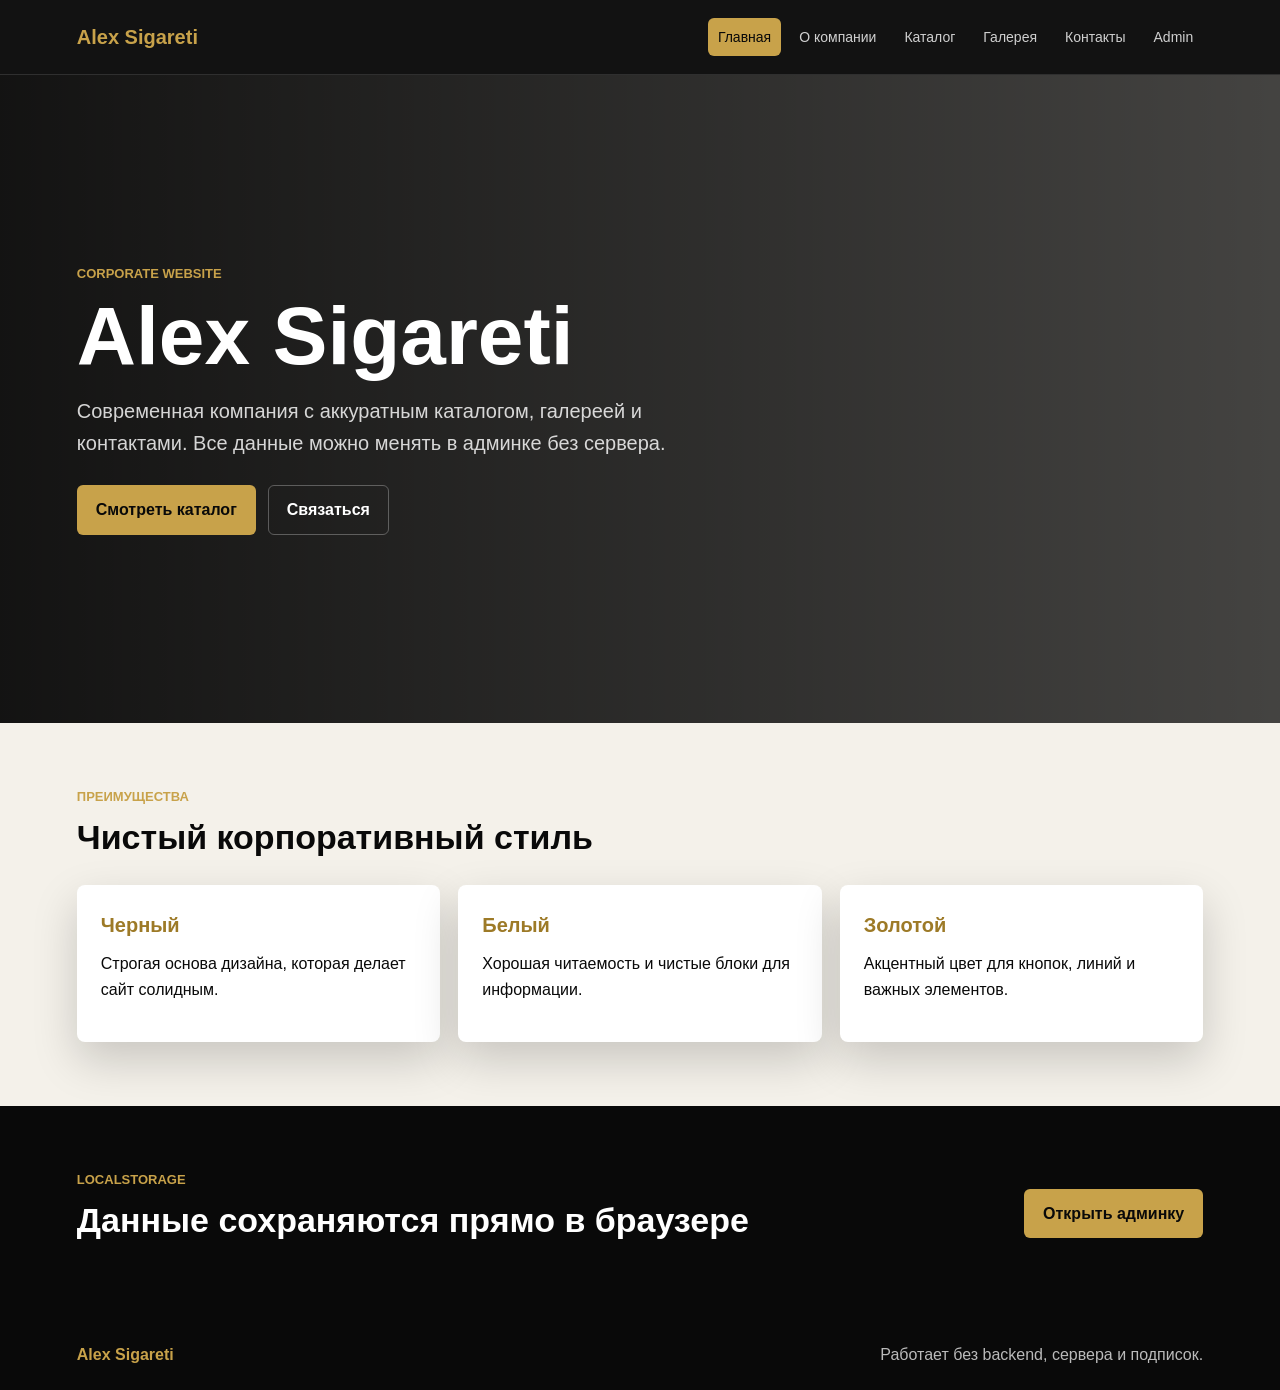
==== index.html @ 675de109 "Initial static website" ====
<!DOCTYPE html>
<html lang="ru">
<head>
  <meta charset="UTF-8">
  <meta name="viewport" content="width=device-width, initial-scale=1.0">
  <title>Alex Sigareti | Главная</title>
  <link rel="stylesheet" href="style.css">
</head>
<body>
  <header class="site-header">
    <a class="brand" href="index.html" data-company-name>Alex Sigareti</a>
    <nav class="nav">
      <a class="active" href="index.html">Главная</a>
      <a href="about.html">О компании</a>
      <a href="catalog.html">Каталог</a>
      <a href="gallery.html">Галерея</a>
      <a href="contacts.html">Контакты</a>
      <a href="admin.html">Admin</a>
    </nav>
  </header>

  <main>
    <section class="hero">
      <div class="hero-content">
        <p class="eyebrow">Corporate website</p>
        <h1 data-company-name>Alex Sigareti</h1>
        <p class="hero-text" data-home-text>
          Современная компания с аккуратным каталогом, галереей и контактами. Все данные можно менять в админке без сервера.
        </p>
        <div class="hero-actions">
          <a class="btn primary" href="catalog.html">Смотреть каталог</a>
          <a class="btn secondary" href="contacts.html">Связаться</a>
        </div>
      </div>
    </section>

    <section class="section">
      <div class="section-title">
        <p class="eyebrow">Преимущества</p>
        <h2>Чистый корпоративный стиль</h2>
      </div>
      <div class="feature-grid">
        <article class="feature">
          <h3>Черный</h3>
          <p>Строгая основа дизайна, которая делает сайт солидным.</p>
        </article>
        <article class="feature">
          <h3>Белый</h3>
          <p>Хорошая читаемость и чистые блоки для информации.</p>
        </article>
        <article class="feature">
          <h3>Золотой</h3>
          <p>Акцентный цвет для кнопок, линий и важных элементов.</p>
        </article>
      </div>
    </section>

    <section class="section dark-band">
      <div>
        <p class="eyebrow">LocalStorage</p>
        <h2>Данные сохраняются прямо в браузере</h2>
      </div>
      <a class="btn primary" href="admin.html">Открыть админку</a>
    </section>
  </main>

  <footer class="footer">
    <span data-company-name>Alex Sigareti</span>
    <span>Работает без backend, сервера и подписок.</span>
  </footer>

  <script src="app.js"></script>
</body>
</html>
---- style.css ----
:root {
  --black: #090909;
  --dark: #151515;
  --white: #ffffff;
  --soft: #f4f1ea;
  --muted: #8c8c8c;
  --gold: #c8a24a;
  --gold-dark: #9d7a27;
  --line: rgba(255, 255, 255, 0.12);
  --shadow: 0 18px 45px rgba(0, 0, 0, 0.18);
}

* {
  box-sizing: border-box;
}

body {
  margin: 0;
  font-family: Arial, Helvetica, sans-serif;
  color: var(--black);
  background: var(--soft);
  line-height: 1.6;
}

a {
  color: inherit;
  text-decoration: none;
}

img {
  display: block;
  width: 100%;
}

.site-header {
  position: sticky;
  top: 0;
  z-index: 10;
  display: flex;
  align-items: center;
  justify-content: space-between;
  gap: 24px;
  padding: 18px 6vw;
  color: var(--white);
  background: rgba(9, 9, 9, 0.96);
  border-bottom: 1px solid var(--line);
}

.brand {
  flex: 0 0 auto;
  font-size: 20px;
  font-weight: 800;
  color: var(--gold);
  letter-spacing: 0;
}

.nav {
  display: flex;
  flex-wrap: wrap;
  justify-content: flex-end;
  gap: 8px;
}

.nav a {
  padding: 8px 10px;
  border-radius: 6px;
  color: rgba(255, 255, 255, 0.8);
  font-size: 14px;
}

.nav a:hover,
.nav a.active {
  color: var(--black);
  background: var(--gold);
}

.hero {
  min-height: 72vh;
  display: flex;
  align-items: center;
  padding: 80px 6vw;
  color: var(--white);
  background:
    linear-gradient(90deg, rgba(0, 0, 0, 0.92), rgba(0, 0, 0, 0.72)),
    url("https://images.unsplash.com/photo-1517315003714-a071486bd9ea?auto=format&fit=crop&w=1600&q=80");
  background-position: center;
  background-size: cover;
}

.hero-content {
  max-width: 760px;
}

.eyebrow {
  margin: 0 0 10px;
  color: var(--gold);
  font-size: 13px;
  font-weight: 800;
  text-transform: uppercase;
}

h1,
h2,
h3,
p {
  margin-top: 0;
}

h1 {
  margin-bottom: 18px;
  font-size: clamp(42px, 7vw, 82px);
  line-height: 1;
}

h2 {
  margin-bottom: 16px;
  font-size: 34px;
  line-height: 1.15;
}

h3 {
  margin-bottom: 10px;
  font-size: 20px;
}

.hero-text {
  max-width: 650px;
  color: rgba(255, 255, 255, 0.82);
  font-size: 20px;
}

.hero-actions,
.button-row {
  display: flex;
  flex-wrap: wrap;
  gap: 12px;
  margin-top: 26px;
}

.btn {
  display: inline-flex;
  align-items: center;
  justify-content: center;
  min-height: 44px;
  padding: 11px 18px;
  border: 1px solid transparent;
  border-radius: 6px;
  font: inherit;
  font-weight: 800;
  cursor: pointer;
}

.btn.primary {
  color: var(--black);
  background: var(--gold);
}

.btn.primary:hover {
  background: #d7b965;
}

.btn.secondary {
  color: var(--white);
  background: transparent;
  border-color: rgba(255, 255, 255, 0.28);
}

.admin-page .btn.secondary,
.text-panel .btn.secondary {
  color: var(--black);
  border-color: rgba(0, 0, 0, 0.18);
}

.section,
.page {
  padding: 64px 6vw;
}

.page {
  min-height: calc(100vh - 150px);
}

.section-title {
  max-width: 720px;
  margin-bottom: 28px;
}

.feature-grid,
.product-grid,
.gallery-grid {
  display: grid;
  grid-template-columns: repeat(3, minmax(0, 1fr));
  gap: 18px;
}

.feature,
.product-card,
.text-panel,
.contact-list,
.admin-form,
.admin-list-item {
  border-radius: 8px;
  background: var(--white);
  box-shadow: var(--shadow);
}

.feature,
.text-panel,
.contact-list,
.admin-form,
.admin-list-item {
  padding: 24px;
}

.feature h3 {
  color: var(--gold-dark);
}

.dark-band {
  display: flex;
  align-items: center;
  justify-content: space-between;
  gap: 28px;
  color: var(--white);
  background: var(--black);
}

.product-card {
  overflow: hidden;
}

.product-card img,
.gallery-item img {
  height: 230px;
  object-fit: cover;
  background: var(--dark);
}

.product-info {
  padding: 20px;
}

.price {
  display: inline-flex;
  margin-top: 8px;
  color: var(--gold-dark);
  font-weight: 800;
}

.gallery-item {
  overflow: hidden;
  border-radius: 8px;
  background: var(--black);
  box-shadow: var(--shadow);
}

.contact-list {
  display: grid;
  gap: 14px;
  max-width: 720px;
  font-size: 18px;
}

.footer {
  display: flex;
  flex-wrap: wrap;
  align-items: center;
  justify-content: space-between;
  gap: 12px;
  padding: 22px 6vw;
  color: rgba(255, 255, 255, 0.72);
  background: var(--black);
}

.footer span:first-child {
  color: var(--gold);
  font-weight: 800;
}

.hidden {
  display: none !important;
}

.admin-page {
  background: var(--soft);
}

.admin-login,
.admin-dashboard {
  max-width: 980px;
  margin: 0 auto;
}

.admin-top {
  display: flex;
  align-items: center;
  justify-content: space-between;
  gap: 20px;
  margin-bottom: 24px;
}

.admin-form {
  display: grid;
  gap: 16px;
  margin-bottom: 24px;
}

.admin-form h2 {
  margin-bottom: 0;
  font-size: 24px;
}

label {
  display: grid;
  gap: 7px;
  font-weight: 800;
}

input,
textarea {
  width: 100%;
  border: 1px solid rgba(0, 0, 0, 0.18);
  border-radius: 6px;
  padding: 12px 13px;
  font: inherit;
  background: #fff;
}

input:focus,
textarea:focus {
  outline: 2px solid rgba(200, 162, 74, 0.35);
  border-color: var(--gold);
}

.form-note {
  margin: 0;
  color: var(--muted);
}

.admin-list {
  display: grid;
  gap: 14px;
}

.admin-list-item {
  display: grid;
  grid-template-columns: 110px 1fr auto;
  gap: 16px;
  align-items: center;
}

.admin-list-item img {
  height: 82px;
  border-radius: 6px;
  object-fit: cover;
}

.item-actions {
  display: flex;
  gap: 8px;
}

.empty {
  padding: 24px;
  border: 1px dashed rgba(0, 0, 0, 0.2);
  border-radius: 8px;
  color: var(--muted);
  text-align: center;
}

@media (max-width: 820px) {
  .site-header,
  .admin-top,
  .dark-band {
    align-items: flex-start;
    flex-direction: column;
  }

  .nav {
    justify-content: flex-start;
  }

  .feature-grid,
  .product-grid,
  .gallery-grid {
    grid-template-columns: 1fr;
  }

  .hero {
    min-height: auto;
    padding-top: 70px;
    padding-bottom: 70px;
  }

  .hero-text {
    font-size: 18px;
  }

  .admin-list-item {
    grid-template-columns: 1fr;
  }

  .admin-list-item img {
    height: 180px;
  }
}
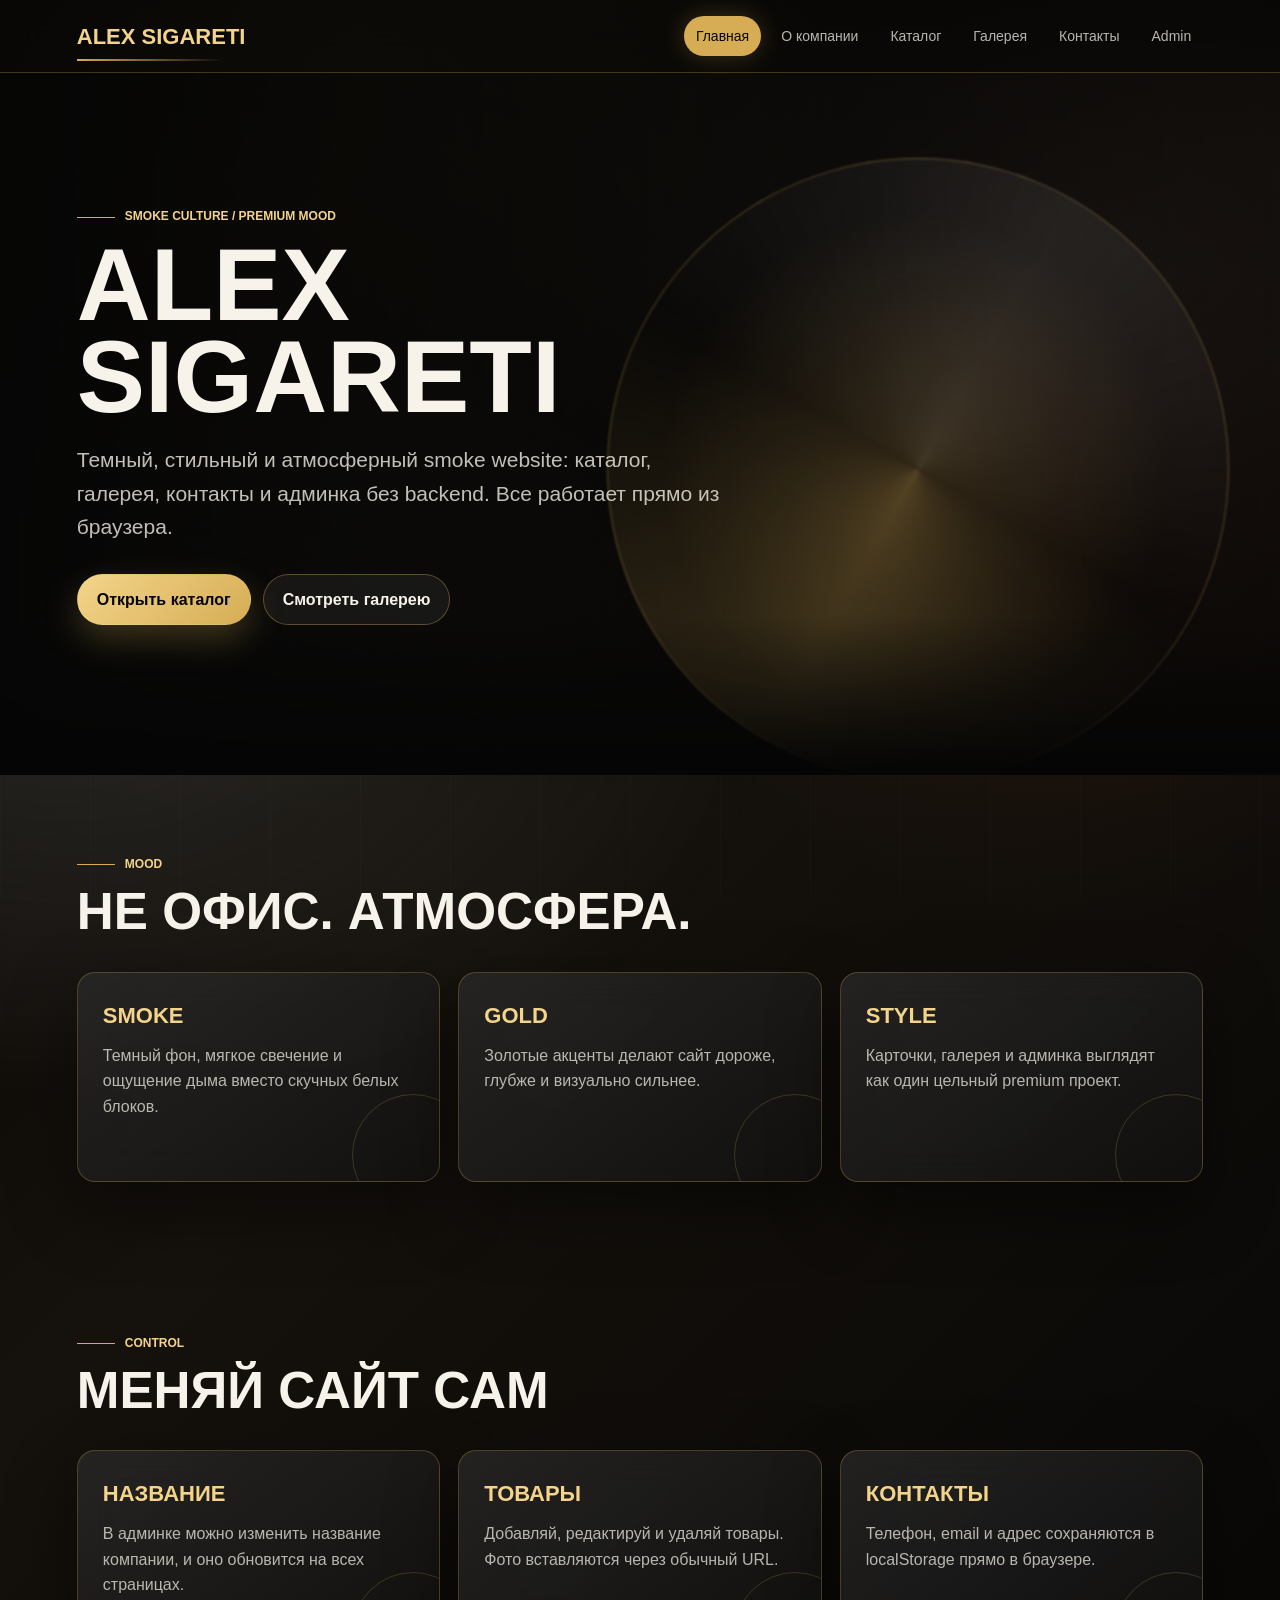
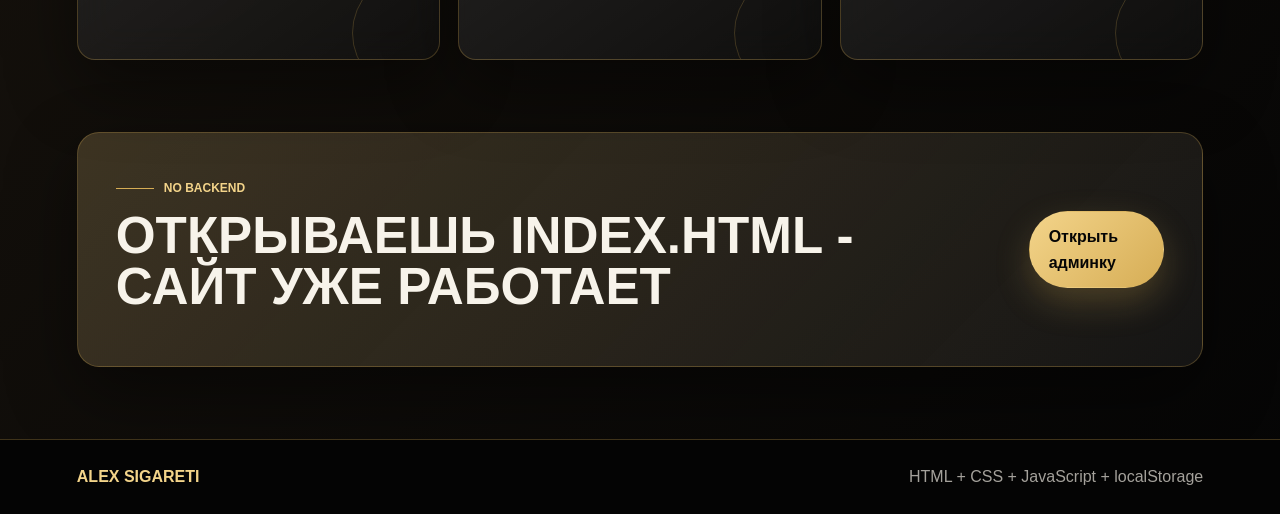
==== commit 4c8b778e: "Redesign smoke style website" ====
--- a/index.html
+++ b/index.html
@@ -3,7 +3,7 @@
 <head>
   <meta charset="UTF-8">
   <meta name="viewport" content="width=device-width, initial-scale=1.0">
-  <title>Alex Sigareti | Главная</title>
+  <title>Alex Sigareti | Smoke Style</title>
   <link rel="stylesheet" href="style.css">
 </head>
 <body>
@@ -22,43 +22,64 @@
   <main>
     <section class="hero">
       <div class="hero-content">
-        <p class="eyebrow">Corporate website</p>
+        <p class="eyebrow">Smoke culture / premium mood</p>
         <h1 data-company-name>Alex Sigareti</h1>
         <p class="hero-text" data-home-text>
-          Современная компания с аккуратным каталогом, галереей и контактами. Все данные можно менять в админке без сервера.
+          Темный, стильный и атмосферный smoke website: каталог, галерея, контакты и админка без backend. Все работает прямо из браузера.
         </p>
         <div class="hero-actions">
-          <a class="btn primary" href="catalog.html">Смотреть каталог</a>
-          <a class="btn secondary" href="contacts.html">Связаться</a>
+          <a class="btn primary" href="catalog.html">Открыть каталог</a>
+          <a class="btn secondary" href="gallery.html">Смотреть галерею</a>
         </div>
       </div>
     </section>
 
     <section class="section">
       <div class="section-title">
-        <p class="eyebrow">Преимущества</p>
-        <h2>Чистый корпоративный стиль</h2>
+        <p class="eyebrow">Mood</p>
+        <h2>Не офис. Атмосфера.</h2>
       </div>
       <div class="feature-grid">
         <article class="feature">
-          <h3>Черный</h3>
-          <p>Строгая основа дизайна, которая делает сайт солидным.</p>
+          <h3>Smoke</h3>
+          <p>Темный фон, мягкое свечение и ощущение дыма вместо скучных белых блоков.</p>
         </article>
         <article class="feature">
-          <h3>Белый</h3>
-          <p>Хорошая читаемость и чистые блоки для информации.</p>
+          <h3>Gold</h3>
+          <p>Золотые акценты делают сайт дороже, глубже и визуально сильнее.</p>
         </article>
         <article class="feature">
-          <h3>Золотой</h3>
-          <p>Акцентный цвет для кнопок, линий и важных элементов.</p>
+          <h3>Style</h3>
+          <p>Карточки, галерея и админка выглядят как один цельный premium проект.</p>
         </article>
       </div>
     </section>
 
-    <section class="section dark-band">
+    <section class="section">
+      <div class="section-title">
+        <p class="eyebrow">Control</p>
+        <h2>Меняй сайт сам</h2>
+      </div>
+      <div class="feature-grid">
+        <article class="feature">
+          <h3>Название</h3>
+          <p>В админке можно изменить название компании, и оно обновится на всех страницах.</p>
+        </article>
+        <article class="feature">
+          <h3>Товары</h3>
+          <p>Добавляй, редактируй и удаляй товары. Фото вставляются через обычный URL.</p>
+        </article>
+        <article class="feature">
+          <h3>Контакты</h3>
+          <p>Телефон, email и адрес сохраняются в localStorage прямо в браузере.</p>
+        </article>
+      </div>
+    </section>
+
+    <section class="dark-band">
       <div>
-        <p class="eyebrow">LocalStorage</p>
-        <h2>Данные сохраняются прямо в браузере</h2>
+        <p class="eyebrow">No backend</p>
+        <h2>Открываешь index.html - сайт уже работает</h2>
       </div>
       <a class="btn primary" href="admin.html">Открыть админку</a>
     </section>
@@ -66,7 +87,7 @@
 
   <footer class="footer">
     <span data-company-name>Alex Sigareti</span>
-    <span>Работает без backend, сервера и подписок.</span>
+    <span>HTML + CSS + JavaScript + localStorage</span>
   </footer>
 
   <script src="app.js"></script>
--- a/style.css
+++ b/style.css
@@ -1,25 +1,72 @@
 :root {
-  --black: #090909;
-  --dark: #151515;
-  --white: #ffffff;
-  --soft: #f4f1ea;
-  --muted: #8c8c8c;
-  --gold: #c8a24a;
-  --gold-dark: #9d7a27;
-  --line: rgba(255, 255, 255, 0.12);
-  --shadow: 0 18px 45px rgba(0, 0, 0, 0.18);
+  --ink: #050505;
+  --coal: #111111;
+  --ash: #1b1b1b;
+  --paper: #f7f3ea;
+  --smoke: rgba(255, 255, 255, 0.72);
+  --muted: #a6a09a;
+  --gold: #d6ad55;
+  --gold-soft: #f3d48a;
+  --ember: #b84b2c;
+  --line: rgba(214, 173, 85, 0.28);
+  --glass: rgba(255, 255, 255, 0.07);
+  --shadow: 0 26px 70px rgba(0, 0, 0, 0.45);
 }
 
 * {
   box-sizing: border-box;
 }
 
+html {
+  scroll-behavior: smooth;
+}
+
 body {
   margin: 0;
+  min-height: 100vh;
   font-family: Arial, Helvetica, sans-serif;
-  color: var(--black);
-  background: var(--soft);
+  color: var(--paper);
+  background:
+    radial-gradient(circle at 20% 10%, rgba(214, 173, 85, 0.16), transparent 28%),
+    radial-gradient(circle at 85% 20%, rgba(184, 75, 44, 0.13), transparent 25%),
+    linear-gradient(135deg, #050505 0%, #15110c 42%, #050505 100%);
   line-height: 1.6;
+}
+
+body::before {
+  content: "";
+  position: fixed;
+  inset: 0;
+  z-index: -2;
+  pointer-events: none;
+  opacity: 0.45;
+  background:
+    repeating-linear-gradient(90deg, rgba(255,255,255,0.035) 0 1px, transparent 1px 90px),
+    repeating-linear-gradient(0deg, rgba(255,255,255,0.025) 0 1px, transparent 1px 90px);
+}
+
+body::after {
+  content: "";
+  position: fixed;
+  inset: -20%;
+  z-index: -1;
+  pointer-events: none;
+  background:
+    radial-gradient(ellipse at 18% 70%, rgba(255, 255, 255, 0.10), transparent 34%),
+    radial-gradient(ellipse at 75% 35%, rgba(255, 255, 255, 0.08), transparent 31%),
+    radial-gradient(ellipse at 45% 5%, rgba(214, 173, 85, 0.08), transparent 30%);
+  filter: blur(28px);
+  animation: smokeDrift 18s ease-in-out infinite alternate;
+}
+
+@keyframes smokeDrift {
+  from {
+    transform: translate3d(-2%, 1%, 0) scale(1);
+  }
+
+  to {
+    transform: translate3d(2%, -2%, 0) scale(1.05);
+  }
 }
 
 a {
@@ -40,18 +87,31 @@
   align-items: center;
   justify-content: space-between;
   gap: 24px;
-  padding: 18px 6vw;
-  color: var(--white);
-  background: rgba(9, 9, 9, 0.96);
+  padding: 16px 6vw;
+  color: var(--paper);
+  background: rgba(5, 5, 5, 0.74);
   border-bottom: 1px solid var(--line);
+  backdrop-filter: blur(18px);
 }
 
 .brand {
+  position: relative;
   flex: 0 0 auto;
-  font-size: 20px;
-  font-weight: 800;
-  color: var(--gold);
+  font-size: 22px;
+  font-weight: 900;
+  color: var(--gold-soft);
   letter-spacing: 0;
+  text-transform: uppercase;
+}
+
+.brand::after {
+  content: "";
+  position: absolute;
+  left: 0;
+  right: 12%;
+  bottom: -7px;
+  height: 2px;
+  background: linear-gradient(90deg, var(--gold), transparent);
 }
 
 .nav {
@@ -62,41 +122,89 @@
 }
 
 .nav a {
-  padding: 8px 10px;
-  border-radius: 6px;
-  color: rgba(255, 255, 255, 0.8);
+  padding: 8px 11px;
+  border: 1px solid transparent;
+  border-radius: 999px;
+  color: rgba(247, 243, 234, 0.74);
   font-size: 14px;
 }
 
 .nav a:hover,
 .nav a.active {
-  color: var(--black);
+  color: var(--ink);
   background: var(--gold);
+  box-shadow: 0 0 24px rgba(214, 173, 85, 0.25);
 }
 
 .hero {
-  min-height: 72vh;
-  display: flex;
-  align-items: center;
-  padding: 80px 6vw;
-  color: var(--white);
+  position: relative;
+  min-height: 78vh;
+  display: flex;
+  align-items: center;
+  padding: 86px 6vw 110px;
+  overflow: hidden;
+  color: var(--paper);
   background:
-    linear-gradient(90deg, rgba(0, 0, 0, 0.92), rgba(0, 0, 0, 0.72)),
-    url("https://images.unsplash.com/photo-1517315003714-a071486bd9ea?auto=format&fit=crop&w=1600&q=80");
+    linear-gradient(90deg, rgba(5, 5, 5, 0.95), rgba(5, 5, 5, 0.58)),
+    url("https://images.unsplash.com/photo-1500530855697-b586d89ba3ee?auto=format&fit=crop&w=1700&q=80");
   background-position: center;
   background-size: cover;
 }
 
+.hero::before {
+  content: "";
+  position: absolute;
+  width: min(52vw, 620px);
+  aspect-ratio: 1;
+  right: 4vw;
+  top: 12%;
+  border: 1px solid rgba(214, 173, 85, 0.36);
+  border-radius: 50%;
+  background:
+    radial-gradient(circle, rgba(214, 173, 85, 0.17), transparent 58%),
+    conic-gradient(from 120deg, transparent, rgba(214, 173, 85, 0.22), transparent, rgba(255, 255, 255, 0.08), transparent);
+  filter: blur(1px);
+  animation: slowSpin 26s linear infinite;
+}
+
+.hero::after {
+  content: "";
+  position: absolute;
+  left: 0;
+  right: 0;
+  bottom: 0;
+  height: 160px;
+  background: linear-gradient(0deg, var(--ink), transparent);
+}
+
+@keyframes slowSpin {
+  to {
+    transform: rotate(360deg);
+  }
+}
+
 .hero-content {
-  max-width: 760px;
+  position: relative;
+  z-index: 1;
+  max-width: 780px;
 }
 
 .eyebrow {
-  margin: 0 0 10px;
-  color: var(--gold);
-  font-size: 13px;
-  font-weight: 800;
-  text-transform: uppercase;
+  display: inline-flex;
+  align-items: center;
+  gap: 10px;
+  margin: 0 0 12px;
+  color: var(--gold-soft);
+  font-size: 12px;
+  font-weight: 900;
+  text-transform: uppercase;
+}
+
+.eyebrow::before {
+  content: "";
+  width: 38px;
+  height: 1px;
+  background: var(--gold);
 }
 
 h1,
@@ -107,26 +215,29 @@
 }
 
 h1 {
-  margin-bottom: 18px;
-  font-size: clamp(42px, 7vw, 82px);
-  line-height: 1;
+  max-width: 920px;
+  margin-bottom: 20px;
+  font-size: clamp(48px, 8vw, 108px);
+  line-height: 0.9;
+  text-transform: uppercase;
 }
 
 h2 {
   margin-bottom: 16px;
-  font-size: 34px;
-  line-height: 1.15;
+  font-size: clamp(30px, 4vw, 54px);
+  line-height: 1;
+  text-transform: uppercase;
 }
 
 h3 {
   margin-bottom: 10px;
-  font-size: 20px;
+  font-size: 22px;
 }
 
 .hero-text {
   max-width: 650px;
-  color: rgba(255, 255, 255, 0.82);
-  font-size: 20px;
+  color: rgba(247, 243, 234, 0.78);
+  font-size: 21px;
 }
 
 .hero-actions,
@@ -134,46 +245,42 @@
   display: flex;
   flex-wrap: wrap;
   gap: 12px;
-  margin-top: 26px;
+  margin-top: 30px;
 }
 
 .btn {
   display: inline-flex;
   align-items: center;
   justify-content: center;
-  min-height: 44px;
-  padding: 11px 18px;
+  min-height: 46px;
+  padding: 12px 19px;
   border: 1px solid transparent;
-  border-radius: 6px;
+  border-radius: 999px;
   font: inherit;
-  font-weight: 800;
+  font-weight: 900;
   cursor: pointer;
+  transition: transform 0.2s ease, box-shadow 0.2s ease, background 0.2s ease;
+}
+
+.btn:hover {
+  transform: translateY(-2px);
 }
 
 .btn.primary {
-  color: var(--black);
-  background: var(--gold);
-}
-
-.btn.primary:hover {
-  background: #d7b965;
+  color: var(--ink);
+  background: linear-gradient(135deg, var(--gold-soft), var(--gold));
+  box-shadow: 0 14px 34px rgba(214, 173, 85, 0.26);
 }
 
 .btn.secondary {
-  color: var(--white);
-  background: transparent;
-  border-color: rgba(255, 255, 255, 0.28);
-}
-
-.admin-page .btn.secondary,
-.text-panel .btn.secondary {
-  color: var(--black);
-  border-color: rgba(0, 0, 0, 0.18);
+  color: var(--paper);
+  background: rgba(255, 255, 255, 0.06);
+  border-color: rgba(214, 173, 85, 0.36);
 }
 
 .section,
 .page {
-  padding: 64px 6vw;
+  padding: 72px 6vw;
 }
 
 .page {
@@ -181,8 +288,8 @@
 }
 
 .section-title {
-  max-width: 720px;
-  margin-bottom: 28px;
+  max-width: 780px;
+  margin-bottom: 34px;
 }
 
 .feature-grid,
@@ -199,9 +306,13 @@
 .contact-list,
 .admin-form,
 .admin-list-item {
-  border-radius: 8px;
-  background: var(--white);
+  border: 1px solid var(--line);
+  border-radius: 18px;
+  background:
+    linear-gradient(145deg, rgba(255, 255, 255, 0.11), rgba(255, 255, 255, 0.035)),
+    rgba(5, 5, 5, 0.58);
   box-shadow: var(--shadow);
+  backdrop-filter: blur(18px);
 }
 
 .feature,
@@ -209,11 +320,37 @@
 .contact-list,
 .admin-form,
 .admin-list-item {
-  padding: 24px;
+  padding: 25px;
+}
+
+.feature {
+  min-height: 210px;
+  position: relative;
+  overflow: hidden;
+}
+
+.feature::after {
+  content: "";
+  position: absolute;
+  right: -35px;
+  bottom: -35px;
+  width: 120px;
+  height: 120px;
+  border: 1px solid rgba(214, 173, 85, 0.22);
+  border-radius: 50%;
 }
 
 .feature h3 {
-  color: var(--gold-dark);
+  color: var(--gold-soft);
+  text-transform: uppercase;
+}
+
+.feature p,
+.text-panel p,
+.contact-list,
+.product-info p,
+.form-note {
+  color: rgba(247, 243, 234, 0.72);
 }
 
 .dark-band {
@@ -221,44 +358,86 @@
   align-items: center;
   justify-content: space-between;
   gap: 28px;
-  color: var(--white);
-  background: var(--black);
+  margin: 0 6vw 72px;
+  padding: 38px;
+  border: 1px solid var(--line);
+  border-radius: 22px;
+  color: var(--paper);
+  background:
+    linear-gradient(135deg, rgba(214, 173, 85, 0.16), transparent),
+    rgba(255, 255, 255, 0.06);
+  box-shadow: var(--shadow);
 }
 
 .product-card {
+  position: relative;
   overflow: hidden;
+  transition: transform 0.25s ease, border-color 0.25s ease;
+}
+
+.product-card:hover,
+.gallery-item:hover {
+  transform: translateY(-7px);
+  border-color: rgba(243, 212, 138, 0.64);
 }
 
 .product-card img,
 .gallery-item img {
-  height: 230px;
+  height: 250px;
   object-fit: cover;
-  background: var(--dark);
+  background: var(--coal);
+  filter: saturate(0.72) contrast(1.08);
 }
 
 .product-info {
-  padding: 20px;
+  padding: 22px;
+}
+
+.product-info h3 {
+  color: var(--paper);
+  text-transform: uppercase;
 }
 
 .price {
   display: inline-flex;
-  margin-top: 8px;
-  color: var(--gold-dark);
-  font-weight: 800;
+  margin-top: 10px;
+  padding: 6px 11px;
+  border: 1px solid rgba(214, 173, 85, 0.35);
+  border-radius: 999px;
+  color: var(--gold-soft);
+  font-weight: 900;
+}
+
+.gallery-grid {
+  grid-auto-flow: dense;
 }
 
 .gallery-item {
   overflow: hidden;
-  border-radius: 8px;
-  background: var(--black);
+  border: 1px solid var(--line);
+  border-radius: 18px;
+  background: var(--coal);
   box-shadow: var(--shadow);
+  transition: transform 0.25s ease, border-color 0.25s ease;
+}
+
+.gallery-item:nth-child(2n) {
+  grid-row: span 2;
+}
+
+.gallery-item:nth-child(2n) img {
+  height: 520px;
 }
 
 .contact-list {
   display: grid;
   gap: 14px;
-  max-width: 720px;
+  max-width: 760px;
   font-size: 18px;
+}
+
+.contact-list strong {
+  color: var(--gold-soft);
 }
 
 .footer {
@@ -267,14 +446,16 @@
   align-items: center;
   justify-content: space-between;
   gap: 12px;
-  padding: 22px 6vw;
-  color: rgba(255, 255, 255, 0.72);
-  background: var(--black);
+  padding: 24px 6vw;
+  color: rgba(247, 243, 234, 0.66);
+  background: rgba(5, 5, 5, 0.96);
+  border-top: 1px solid var(--line);
 }
 
 .footer span:first-child {
-  color: var(--gold);
-  font-weight: 800;
+  color: var(--gold-soft);
+  font-weight: 900;
+  text-transform: uppercase;
 }
 
 .hidden {
@@ -282,12 +463,12 @@
 }
 
 .admin-page {
-  background: var(--soft);
+  background: transparent;
 }
 
 .admin-login,
 .admin-dashboard {
-  max-width: 980px;
+  max-width: 1040px;
   margin: 0 auto;
 }
 
@@ -307,34 +488,33 @@
 
 .admin-form h2 {
   margin-bottom: 0;
+  color: var(--gold-soft);
   font-size: 24px;
+  text-transform: uppercase;
 }
 
 label {
   display: grid;
   gap: 7px;
-  font-weight: 800;
+  color: var(--paper);
+  font-weight: 900;
 }
 
 input,
 textarea {
   width: 100%;
-  border: 1px solid rgba(0, 0, 0, 0.18);
-  border-radius: 6px;
-  padding: 12px 13px;
+  border: 1px solid rgba(214, 173, 85, 0.26);
+  border-radius: 12px;
+  padding: 13px 14px;
+  color: var(--paper);
   font: inherit;
-  background: #fff;
+  background: rgba(0, 0, 0, 0.38);
 }
 
 input:focus,
 textarea:focus {
-  outline: 2px solid rgba(200, 162, 74, 0.35);
+  outline: 2px solid rgba(214, 173, 85, 0.35);
   border-color: var(--gold);
-}
-
-.form-note {
-  margin: 0;
-  color: var(--muted);
 }
 
 .admin-list {
@@ -344,31 +524,33 @@
 
 .admin-list-item {
   display: grid;
-  grid-template-columns: 110px 1fr auto;
+  grid-template-columns: 120px 1fr auto;
   gap: 16px;
   align-items: center;
 }
 
 .admin-list-item img {
-  height: 82px;
-  border-radius: 6px;
+  height: 92px;
+  border-radius: 12px;
   object-fit: cover;
 }
 
 .item-actions {
   display: flex;
+  flex-wrap: wrap;
   gap: 8px;
 }
 
 .empty {
   padding: 24px;
-  border: 1px dashed rgba(0, 0, 0, 0.2);
-  border-radius: 8px;
+  border: 1px dashed rgba(214, 173, 85, 0.34);
+  border-radius: 18px;
   color: var(--muted);
   text-align: center;
-}
-
-@media (max-width: 820px) {
+  background: rgba(255, 255, 255, 0.04);
+}
+
+@media (max-width: 900px) {
   .site-header,
   .admin-top,
   .dark-band {
@@ -388,19 +570,41 @@
 
   .hero {
     min-height: auto;
-    padding-top: 70px;
-    padding-bottom: 70px;
+    padding-top: 76px;
+    padding-bottom: 86px;
+  }
+
+  .hero::before {
+    width: 86vw;
+    right: -24vw;
+    top: 18%;
   }
 
   .hero-text {
     font-size: 18px;
   }
 
+  .dark-band {
+    margin-right: 6vw;
+    margin-left: 6vw;
+    padding: 26px;
+  }
+
+  .gallery-item:nth-child(2n) {
+    grid-row: auto;
+  }
+
+  .gallery-item:nth-child(2n) img,
+  .product-card img,
+  .gallery-item img {
+    height: 260px;
+  }
+
   .admin-list-item {
     grid-template-columns: 1fr;
   }
 
   .admin-list-item img {
-    height: 180px;
-  }
-}
+    height: 190px;
+  }
+}
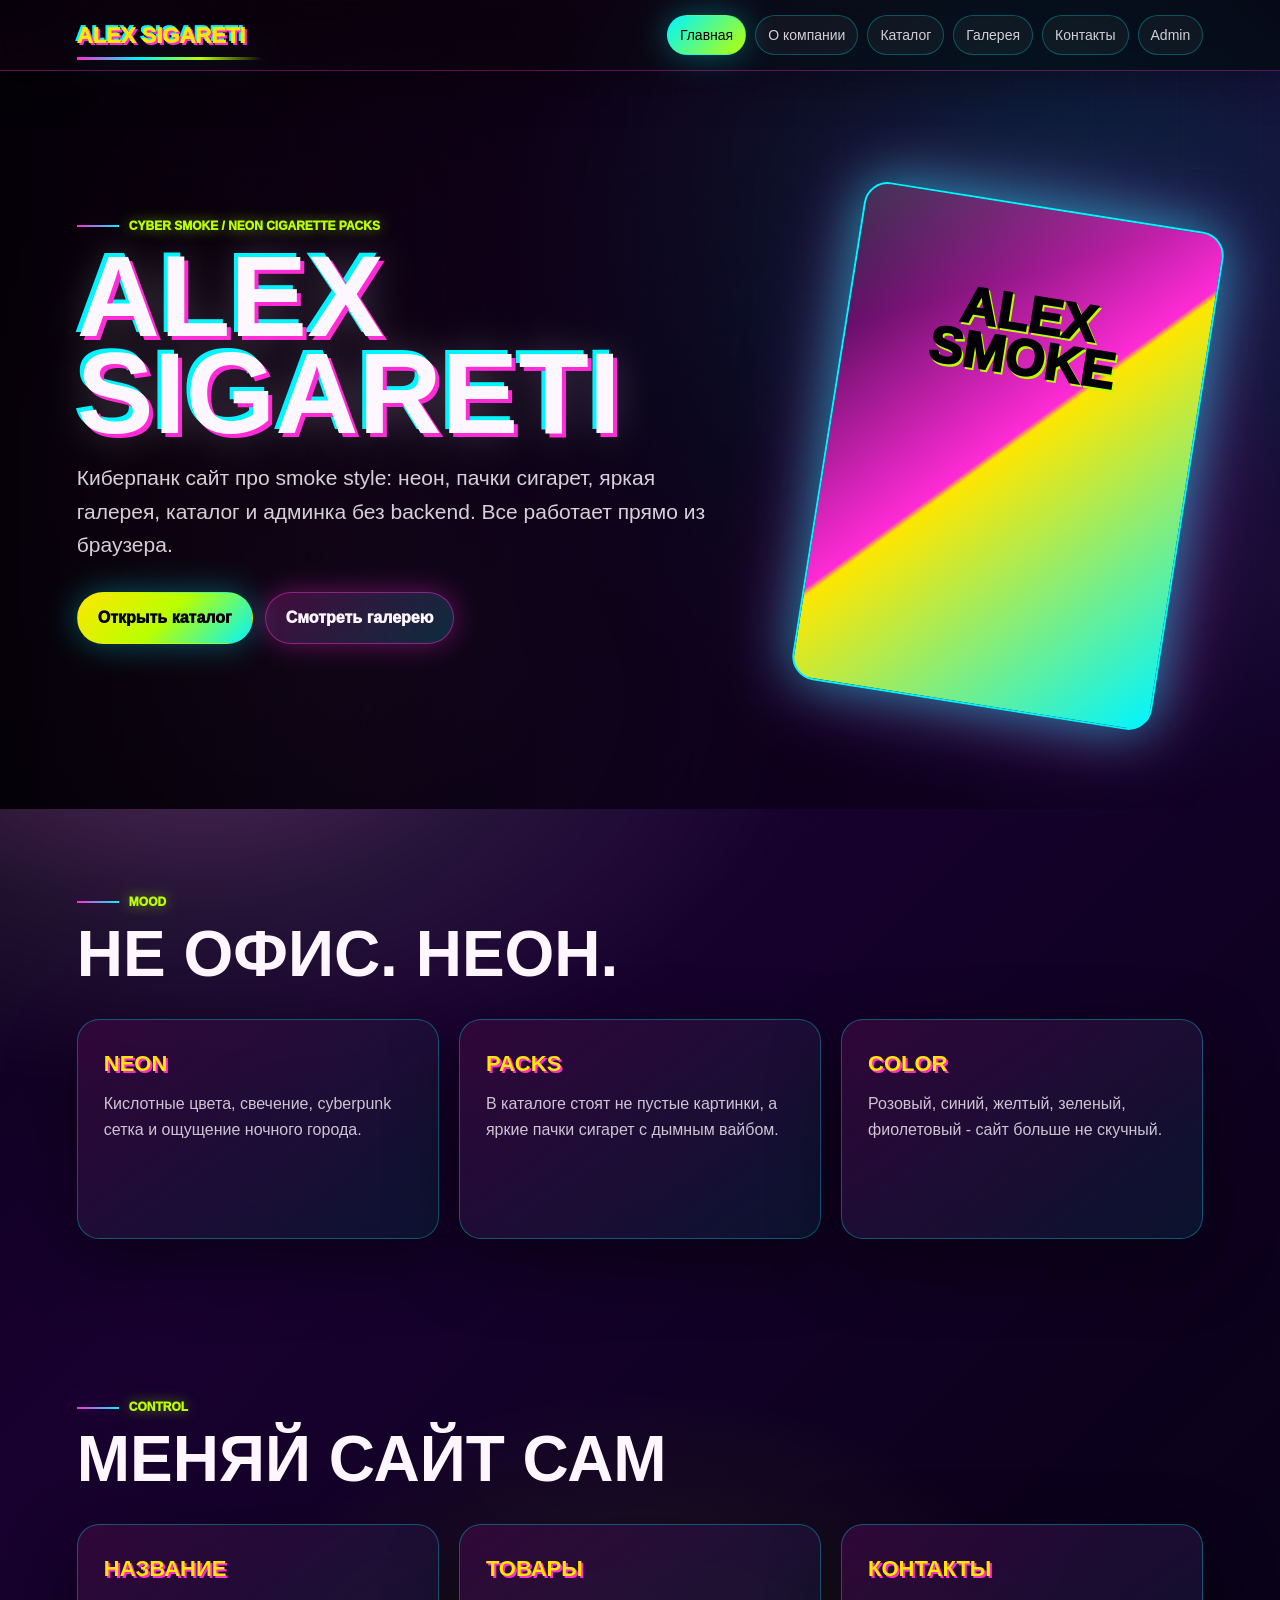
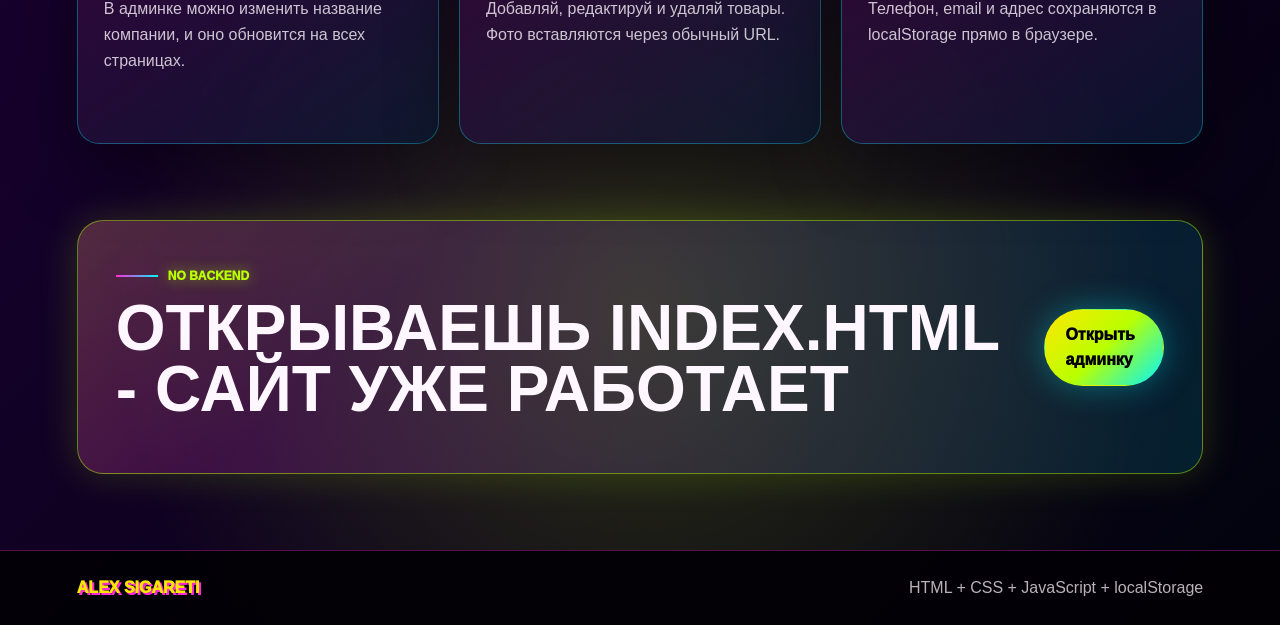
==== commit 160966de: "Make cigarette site cyberpunk" ====
--- a/index.html
+++ b/index.html
@@ -3,7 +3,7 @@
 <head>
   <meta charset="UTF-8">
   <meta name="viewport" content="width=device-width, initial-scale=1.0">
-  <title>Alex Sigareti | Smoke Style</title>
+  <title>Alex Sigareti | Cyber Smoke</title>
   <link rel="stylesheet" href="style.css">
 </head>
 <body>
@@ -22,10 +22,10 @@
   <main>
     <section class="hero">
       <div class="hero-content">
-        <p class="eyebrow">Smoke culture / premium mood</p>
+        <p class="eyebrow">Cyber smoke / neon cigarette packs</p>
         <h1 data-company-name>Alex Sigareti</h1>
         <p class="hero-text" data-home-text>
-          Темный, стильный и атмосферный smoke website: каталог, галерея, контакты и админка без backend. Все работает прямо из браузера.
+          Киберпанк сайт про smoke style: неон, пачки сигарет, яркая галерея, каталог и админка без backend. Все работает прямо из браузера.
         </p>
         <div class="hero-actions">
           <a class="btn primary" href="catalog.html">Открыть каталог</a>
@@ -37,20 +37,20 @@
     <section class="section">
       <div class="section-title">
         <p class="eyebrow">Mood</p>
-        <h2>Не офис. Атмосфера.</h2>
+        <h2>Не офис. Неон.</h2>
       </div>
       <div class="feature-grid">
         <article class="feature">
-          <h3>Smoke</h3>
-          <p>Темный фон, мягкое свечение и ощущение дыма вместо скучных белых блоков.</p>
+          <h3>Neon</h3>
+          <p>Кислотные цвета, свечение, cyberpunk сетка и ощущение ночного города.</p>
         </article>
         <article class="feature">
-          <h3>Gold</h3>
-          <p>Золотые акценты делают сайт дороже, глубже и визуально сильнее.</p>
+          <h3>Packs</h3>
+          <p>В каталоге стоят не пустые картинки, а яркие пачки сигарет с дымным вайбом.</p>
         </article>
         <article class="feature">
-          <h3>Style</h3>
-          <p>Карточки, галерея и админка выглядят как один цельный premium проект.</p>
+          <h3>Color</h3>
+          <p>Розовый, синий, желтый, зеленый, фиолетовый - сайт больше не скучный.</p>
         </article>
       </div>
     </section>
--- a/style.css
+++ b/style.css
@@ -1,16 +1,18 @@
 :root {
-  --ink: #050505;
-  --coal: #111111;
-  --ash: #1b1b1b;
-  --paper: #f7f3ea;
-  --smoke: rgba(255, 255, 255, 0.72);
-  --muted: #a6a09a;
-  --gold: #d6ad55;
-  --gold-soft: #f3d48a;
-  --ember: #b84b2c;
-  --line: rgba(214, 173, 85, 0.28);
-  --glass: rgba(255, 255, 255, 0.07);
-  --shadow: 0 26px 70px rgba(0, 0, 0, 0.45);
+  --black: #030006;
+  --night: #100020;
+  --panel: rgba(12, 0, 28, 0.72);
+  --white: #fff7ff;
+  --muted: #c9b8d8;
+  --cyan: #00f5ff;
+  --pink: #ff2bd6;
+  --lime: #b9ff00;
+  --yellow: #ffe600;
+  --orange: #ff7a00;
+  --violet: #7c3cff;
+  --line: rgba(0, 245, 255, 0.32);
+  --shadow-pink: 0 0 28px rgba(255, 43, 214, 0.36);
+  --shadow-cyan: 0 0 32px rgba(0, 245, 255, 0.34);
 }
 
 * {
@@ -24,12 +26,14 @@
 body {
   margin: 0;
   min-height: 100vh;
+  overflow-x: hidden;
   font-family: Arial, Helvetica, sans-serif;
-  color: var(--paper);
+  color: var(--white);
   background:
-    radial-gradient(circle at 20% 10%, rgba(214, 173, 85, 0.16), transparent 28%),
-    radial-gradient(circle at 85% 20%, rgba(184, 75, 44, 0.13), transparent 25%),
-    linear-gradient(135deg, #050505 0%, #15110c 42%, #050505 100%);
+    radial-gradient(circle at 12% 18%, rgba(255, 43, 214, 0.35), transparent 24%),
+    radial-gradient(circle at 82% 12%, rgba(0, 245, 255, 0.34), transparent 25%),
+    radial-gradient(circle at 50% 86%, rgba(185, 255, 0, 0.18), transparent 26%),
+    linear-gradient(135deg, #040008 0%, #18002f 42%, #02030d 100%);
   line-height: 1.6;
 }
 
@@ -37,35 +41,36 @@
   content: "";
   position: fixed;
   inset: 0;
-  z-index: -2;
+  z-index: -3;
   pointer-events: none;
-  opacity: 0.45;
   background:
-    repeating-linear-gradient(90deg, rgba(255,255,255,0.035) 0 1px, transparent 1px 90px),
-    repeating-linear-gradient(0deg, rgba(255,255,255,0.025) 0 1px, transparent 1px 90px);
+    linear-gradient(rgba(255,255,255,0.035) 1px, transparent 1px),
+    linear-gradient(90deg, rgba(255,255,255,0.035) 1px, transparent 1px);
+  background-size: 42px 42px;
+  mask-image: linear-gradient(to bottom, rgba(0,0,0,0.82), transparent);
 }
 
 body::after {
   content: "";
   position: fixed;
-  inset: -20%;
-  z-index: -1;
+  inset: -18%;
+  z-index: -2;
   pointer-events: none;
   background:
-    radial-gradient(ellipse at 18% 70%, rgba(255, 255, 255, 0.10), transparent 34%),
-    radial-gradient(ellipse at 75% 35%, rgba(255, 255, 255, 0.08), transparent 31%),
-    radial-gradient(ellipse at 45% 5%, rgba(214, 173, 85, 0.08), transparent 30%);
-  filter: blur(28px);
-  animation: smokeDrift 18s ease-in-out infinite alternate;
-}
-
-@keyframes smokeDrift {
+    radial-gradient(ellipse at 25% 70%, rgba(255, 255, 255, 0.16), transparent 34%),
+    radial-gradient(ellipse at 70% 28%, rgba(0, 245, 255, 0.13), transparent 30%),
+    radial-gradient(ellipse at 48% 6%, rgba(255, 43, 214, 0.15), transparent 32%);
+  filter: blur(32px);
+  animation: neonSmoke 12s ease-in-out infinite alternate;
+}
+
+@keyframes neonSmoke {
   from {
-    transform: translate3d(-2%, 1%, 0) scale(1);
+    transform: translate3d(-2%, 2%, 0) rotate(-2deg) scale(1);
   }
 
   to {
-    transform: translate3d(2%, -2%, 0) scale(1.05);
+    transform: translate3d(2%, -2%, 0) rotate(2deg) scale(1.05);
   }
 }
 
@@ -82,111 +87,111 @@
 .site-header {
   position: sticky;
   top: 0;
-  z-index: 10;
+  z-index: 20;
   display: flex;
   align-items: center;
   justify-content: space-between;
   gap: 24px;
-  padding: 16px 6vw;
-  color: var(--paper);
-  background: rgba(5, 5, 5, 0.74);
-  border-bottom: 1px solid var(--line);
+  padding: 15px 6vw;
+  background: rgba(3, 0, 6, 0.74);
+  border-bottom: 1px solid rgba(255, 43, 214, 0.35);
+  box-shadow: 0 12px 40px rgba(0, 0, 0, 0.35);
   backdrop-filter: blur(18px);
 }
 
 .brand {
   position: relative;
   flex: 0 0 auto;
+  color: var(--yellow);
   font-size: 22px;
-  font-weight: 900;
-  color: var(--gold-soft);
-  letter-spacing: 0;
+  font-weight: 950;
   text-transform: uppercase;
+  text-shadow: 2px 2px 0 var(--pink), -2px -2px 0 var(--cyan);
 }
 
 .brand::after {
   content: "";
   position: absolute;
   left: 0;
-  right: 12%;
+  right: -18px;
   bottom: -7px;
-  height: 2px;
-  background: linear-gradient(90deg, var(--gold), transparent);
+  height: 3px;
+  background: linear-gradient(90deg, var(--pink), var(--cyan), var(--lime), transparent);
+  box-shadow: var(--shadow-cyan);
 }
 
 .nav {
   display: flex;
   flex-wrap: wrap;
   justify-content: flex-end;
-  gap: 8px;
+  gap: 9px;
 }
 
 .nav a {
-  padding: 8px 11px;
-  border: 1px solid transparent;
+  padding: 8px 12px;
+  border: 1px solid rgba(0, 245, 255, 0.28);
   border-radius: 999px;
-  color: rgba(247, 243, 234, 0.74);
+  color: rgba(255, 247, 255, 0.82);
   font-size: 14px;
+  background: rgba(255, 255, 255, 0.04);
 }
 
 .nav a:hover,
 .nav a.active {
-  color: var(--ink);
-  background: var(--gold);
-  box-shadow: 0 0 24px rgba(214, 173, 85, 0.25);
+  color: var(--black);
+  background: linear-gradient(135deg, var(--cyan), var(--lime));
+  box-shadow: var(--shadow-cyan);
 }
 
 .hero {
   position: relative;
-  min-height: 78vh;
-  display: flex;
-  align-items: center;
-  padding: 86px 6vw 110px;
+  min-height: 82vh;
+  display: grid;
+  align-items: center;
+  padding: 84px 6vw 112px;
   overflow: hidden;
-  color: var(--paper);
   background:
-    linear-gradient(90deg, rgba(5, 5, 5, 0.95), rgba(5, 5, 5, 0.58)),
-    url("https://images.unsplash.com/photo-1500530855697-b586d89ba3ee?auto=format&fit=crop&w=1700&q=80");
-  background-position: center;
-  background-size: cover;
+    linear-gradient(90deg, rgba(3, 0, 6, 0.96), rgba(20, 0, 40, 0.58)),
+    radial-gradient(circle at 77% 38%, rgba(0, 245, 255, 0.25), transparent 24%),
+    radial-gradient(circle at 84% 62%, rgba(255, 43, 214, 0.25), transparent 22%);
 }
 
 .hero::before {
   content: "";
   position: absolute;
-  width: min(52vw, 620px);
-  aspect-ratio: 1;
-  right: 4vw;
-  top: 12%;
-  border: 1px solid rgba(214, 173, 85, 0.36);
-  border-radius: 50%;
+  right: 7vw;
+  top: 18%;
+  width: min(32vw, 360px);
+  aspect-ratio: 0.72;
+  border: 2px solid var(--cyan);
+  border-radius: 24px;
   background:
-    radial-gradient(circle, rgba(214, 173, 85, 0.17), transparent 58%),
-    conic-gradient(from 120deg, transparent, rgba(214, 173, 85, 0.22), transparent, rgba(255, 255, 255, 0.08), transparent);
-  filter: blur(1px);
-  animation: slowSpin 26s linear infinite;
+    linear-gradient(155deg, rgba(255,255,255,0.2), transparent 22%),
+    linear-gradient(135deg, #15002d 0%, #ff2bd6 48%, #ffe600 49%, #00f5ff 100%);
+  box-shadow: 0 0 55px rgba(0,245,255,0.55), 0 0 90px rgba(255,43,214,0.35);
+  transform: rotate(9deg);
 }
 
 .hero::after {
-  content: "";
+  content: "ALEX\A SMOKE";
+  white-space: pre;
   position: absolute;
-  left: 0;
-  right: 0;
-  bottom: 0;
-  height: 160px;
-  background: linear-gradient(0deg, var(--ink), transparent);
-}
-
-@keyframes slowSpin {
-  to {
-    transform: rotate(360deg);
-  }
+  right: 9.4vw;
+  top: 30%;
+  width: min(25vw, 270px);
+  color: var(--black);
+  font-size: clamp(34px, 4vw, 58px);
+  font-weight: 950;
+  line-height: 0.86;
+  text-align: center;
+  text-shadow: 2px 2px 0 var(--lime);
+  transform: rotate(9deg);
 }
 
 .hero-content {
   position: relative;
-  z-index: 1;
-  max-width: 780px;
+  z-index: 2;
+  max-width: 760px;
 }
 
 .eyebrow {
@@ -194,17 +199,19 @@
   align-items: center;
   gap: 10px;
   margin: 0 0 12px;
-  color: var(--gold-soft);
+  color: var(--lime);
   font-size: 12px;
-  font-weight: 900;
+  font-weight: 950;
   text-transform: uppercase;
+  text-shadow: 0 0 14px rgba(185, 255, 0, 0.55);
 }
 
 .eyebrow::before {
   content: "";
-  width: 38px;
-  height: 1px;
-  background: var(--gold);
+  width: 42px;
+  height: 2px;
+  background: linear-gradient(90deg, var(--pink), var(--cyan));
+  box-shadow: var(--shadow-pink);
 }
 
 h1,
@@ -217,26 +224,28 @@
 h1 {
   max-width: 920px;
   margin-bottom: 20px;
-  font-size: clamp(48px, 8vw, 108px);
-  line-height: 0.9;
+  font-size: clamp(50px, 9vw, 120px);
+  line-height: 0.84;
   text-transform: uppercase;
+  text-shadow: 4px 4px 0 var(--pink), -4px -4px 0 var(--cyan), 0 0 38px rgba(255, 255, 255, 0.25);
 }
 
 h2 {
   margin-bottom: 16px;
-  font-size: clamp(30px, 4vw, 54px);
-  line-height: 1;
+  font-size: clamp(32px, 5vw, 64px);
+  line-height: 0.95;
   text-transform: uppercase;
 }
 
 h3 {
   margin-bottom: 10px;
   font-size: 22px;
+  text-transform: uppercase;
 }
 
 .hero-text {
   max-width: 650px;
-  color: rgba(247, 243, 234, 0.78);
+  color: rgba(255, 247, 255, 0.84);
   font-size: 21px;
 }
 
@@ -252,35 +261,37 @@
   display: inline-flex;
   align-items: center;
   justify-content: center;
-  min-height: 46px;
-  padding: 12px 19px;
+  min-height: 47px;
+  padding: 12px 20px;
   border: 1px solid transparent;
   border-radius: 999px;
+  color: var(--black);
   font: inherit;
-  font-weight: 900;
+  font-weight: 950;
   cursor: pointer;
-  transition: transform 0.2s ease, box-shadow 0.2s ease, background 0.2s ease;
+  transition: transform 0.2s ease, box-shadow 0.2s ease, filter 0.2s ease;
 }
 
 .btn:hover {
-  transform: translateY(-2px);
+  transform: translateY(-3px) skewX(-3deg);
+  filter: saturate(1.35);
 }
 
 .btn.primary {
-  color: var(--ink);
-  background: linear-gradient(135deg, var(--gold-soft), var(--gold));
-  box-shadow: 0 14px 34px rgba(214, 173, 85, 0.26);
+  background: linear-gradient(135deg, var(--yellow), var(--lime), var(--cyan));
+  box-shadow: var(--shadow-cyan);
 }
 
 .btn.secondary {
-  color: var(--paper);
-  background: rgba(255, 255, 255, 0.06);
-  border-color: rgba(214, 173, 85, 0.36);
+  color: var(--white);
+  background: linear-gradient(135deg, rgba(255,43,214,0.22), rgba(0,245,255,0.16));
+  border-color: rgba(255, 43, 214, 0.48);
+  box-shadow: var(--shadow-pink);
 }
 
 .section,
 .page {
-  padding: 72px 6vw;
+  padding: 76px 6vw;
 }
 
 .page {
@@ -288,7 +299,7 @@
 }
 
 .section-title {
-  max-width: 780px;
+  max-width: 820px;
   margin-bottom: 34px;
 }
 
@@ -297,7 +308,7 @@
 .gallery-grid {
   display: grid;
   grid-template-columns: repeat(3, minmax(0, 1fr));
-  gap: 18px;
+  gap: 20px;
 }
 
 .feature,
@@ -306,13 +317,37 @@
 .contact-list,
 .admin-form,
 .admin-list-item {
+  position: relative;
+  overflow: hidden;
   border: 1px solid var(--line);
-  border-radius: 18px;
+  border-radius: 22px;
   background:
-    linear-gradient(145deg, rgba(255, 255, 255, 0.11), rgba(255, 255, 255, 0.035)),
-    rgba(5, 5, 5, 0.58);
-  box-shadow: var(--shadow);
+    linear-gradient(145deg, rgba(255, 43, 214, 0.14), rgba(0, 245, 255, 0.08)),
+    var(--panel);
+  box-shadow: 0 24px 70px rgba(0, 0, 0, 0.46);
   backdrop-filter: blur(18px);
+}
+
+.feature::before,
+.product-card::before,
+.text-panel::before,
+.contact-list::before,
+.admin-form::before {
+  content: "";
+  position: absolute;
+  inset: 0;
+  pointer-events: none;
+  background: linear-gradient(120deg, transparent, rgba(255,255,255,0.16), transparent);
+  transform: translateX(-120%);
+  transition: transform 0.6s ease;
+}
+
+.feature:hover::before,
+.product-card:hover::before,
+.text-panel:hover::before,
+.contact-list:hover::before,
+.admin-form:hover::before {
+  transform: translateX(120%);
 }
 
 .feature,
@@ -320,29 +355,16 @@
 .contact-list,
 .admin-form,
 .admin-list-item {
-  padding: 25px;
+  padding: 26px;
 }
 
 .feature {
-  min-height: 210px;
-  position: relative;
-  overflow: hidden;
-}
-
-.feature::after {
-  content: "";
-  position: absolute;
-  right: -35px;
-  bottom: -35px;
-  width: 120px;
-  height: 120px;
-  border: 1px solid rgba(214, 173, 85, 0.22);
-  border-radius: 50%;
+  min-height: 220px;
 }
 
 .feature h3 {
-  color: var(--gold-soft);
-  text-transform: uppercase;
+  color: var(--yellow);
+  text-shadow: 2px 2px 0 var(--pink);
 }
 
 .feature p,
@@ -350,7 +372,7 @@
 .contact-list,
 .product-info p,
 .form-note {
-  color: rgba(247, 243, 234, 0.72);
+  color: rgba(255, 247, 255, 0.78);
 }
 
 .dark-band {
@@ -358,54 +380,53 @@
   align-items: center;
   justify-content: space-between;
   gap: 28px;
-  margin: 0 6vw 72px;
+  margin: 0 6vw 76px;
   padding: 38px;
-  border: 1px solid var(--line);
-  border-radius: 22px;
-  color: var(--paper);
+  border: 1px solid rgba(185, 255, 0, 0.45);
+  border-radius: 26px;
   background:
-    linear-gradient(135deg, rgba(214, 173, 85, 0.16), transparent),
-    rgba(255, 255, 255, 0.06);
-  box-shadow: var(--shadow);
+    linear-gradient(135deg, rgba(185,255,0,0.14), transparent 28%),
+    linear-gradient(90deg, rgba(255,43,214,0.2), rgba(0,245,255,0.12));
+  box-shadow: 0 0 38px rgba(185,255,0,0.18);
 }
 
 .product-card {
-  position: relative;
-  overflow: hidden;
-  transition: transform 0.25s ease, border-color 0.25s ease;
+  transition: transform 0.25s ease, border-color 0.25s ease, box-shadow 0.25s ease;
 }
 
 .product-card:hover,
 .gallery-item:hover {
-  transform: translateY(-7px);
-  border-color: rgba(243, 212, 138, 0.64);
+  transform: translateY(-9px) rotate(-1deg);
+  border-color: var(--lime);
+  box-shadow: 0 0 38px rgba(185,255,0,0.22), 0 24px 70px rgba(0,0,0,0.48);
 }
 
 .product-card img,
 .gallery-item img {
-  height: 250px;
+  height: 285px;
   object-fit: cover;
-  background: var(--coal);
-  filter: saturate(0.72) contrast(1.08);
+  background: #140026;
 }
 
 .product-info {
-  padding: 22px;
+  padding: 23px;
 }
 
 .product-info h3 {
-  color: var(--paper);
-  text-transform: uppercase;
+  color: var(--cyan);
+  text-shadow: 2px 2px 0 rgba(255,43,214,0.75);
 }
 
 .price {
   display: inline-flex;
   margin-top: 10px;
-  padding: 6px 11px;
-  border: 1px solid rgba(214, 173, 85, 0.35);
+  padding: 7px 12px;
+  border: 1px solid rgba(185, 255, 0, 0.5);
   border-radius: 999px;
-  color: var(--gold-soft);
-  font-weight: 900;
+  color: var(--black);
+  background: linear-gradient(135deg, var(--yellow), var(--lime));
+  font-weight: 950;
+  box-shadow: 0 0 22px rgba(185,255,0,0.24);
 }
 
 .gallery-grid {
@@ -415,10 +436,10 @@
 .gallery-item {
   overflow: hidden;
   border: 1px solid var(--line);
-  border-radius: 18px;
-  background: var(--coal);
-  box-shadow: var(--shadow);
-  transition: transform 0.25s ease, border-color 0.25s ease;
+  border-radius: 22px;
+  background: var(--panel);
+  box-shadow: 0 24px 70px rgba(0, 0, 0, 0.45);
+  transition: transform 0.25s ease, border-color 0.25s ease, box-shadow 0.25s ease;
 }
 
 .gallery-item:nth-child(2n) {
@@ -426,18 +447,18 @@
 }
 
 .gallery-item:nth-child(2n) img {
-  height: 520px;
+  height: 590px;
 }
 
 .contact-list {
   display: grid;
   gap: 14px;
-  max-width: 760px;
+  max-width: 780px;
   font-size: 18px;
 }
 
 .contact-list strong {
-  color: var(--gold-soft);
+  color: var(--lime);
 }
 
 .footer {
@@ -447,15 +468,16 @@
   justify-content: space-between;
   gap: 12px;
   padding: 24px 6vw;
-  color: rgba(247, 243, 234, 0.66);
-  background: rgba(5, 5, 5, 0.96);
-  border-top: 1px solid var(--line);
+  color: rgba(255, 247, 255, 0.72);
+  background: rgba(3, 0, 6, 0.94);
+  border-top: 1px solid rgba(255, 43, 214, 0.34);
 }
 
 .footer span:first-child {
-  color: var(--gold-soft);
-  font-weight: 900;
+  color: var(--yellow);
+  font-weight: 950;
   text-transform: uppercase;
+  text-shadow: 2px 2px 0 var(--pink);
 }
 
 .hidden {
@@ -468,7 +490,7 @@
 
 .admin-login,
 .admin-dashboard {
-  max-width: 1040px;
+  max-width: 1060px;
   margin: 0 auto;
 }
 
@@ -488,33 +510,34 @@
 
 .admin-form h2 {
   margin-bottom: 0;
-  color: var(--gold-soft);
+  color: var(--cyan);
   font-size: 24px;
   text-transform: uppercase;
+  text-shadow: 2px 2px 0 var(--pink);
 }
 
 label {
   display: grid;
   gap: 7px;
-  color: var(--paper);
-  font-weight: 900;
+  color: var(--white);
+  font-weight: 950;
 }
 
 input,
 textarea {
   width: 100%;
-  border: 1px solid rgba(214, 173, 85, 0.26);
-  border-radius: 12px;
+  border: 1px solid rgba(0, 245, 255, 0.35);
+  border-radius: 14px;
   padding: 13px 14px;
-  color: var(--paper);
+  color: var(--white);
   font: inherit;
-  background: rgba(0, 0, 0, 0.38);
+  background: rgba(0, 0, 0, 0.36);
 }
 
 input:focus,
 textarea:focus {
-  outline: 2px solid rgba(214, 173, 85, 0.35);
-  border-color: var(--gold);
+  outline: 2px solid rgba(255, 43, 214, 0.42);
+  border-color: var(--pink);
 }
 
 .admin-list {
@@ -524,14 +547,14 @@
 
 .admin-list-item {
   display: grid;
-  grid-template-columns: 120px 1fr auto;
+  grid-template-columns: 130px 1fr auto;
   gap: 16px;
   align-items: center;
 }
 
 .admin-list-item img {
-  height: 92px;
-  border-radius: 12px;
+  height: 104px;
+  border-radius: 16px;
   object-fit: cover;
 }
 
@@ -543,14 +566,14 @@
 
 .empty {
   padding: 24px;
-  border: 1px dashed rgba(214, 173, 85, 0.34);
-  border-radius: 18px;
+  border: 1px dashed rgba(185, 255, 0, 0.48);
+  border-radius: 22px;
   color: var(--muted);
   text-align: center;
-  background: rgba(255, 255, 255, 0.04);
-}
-
-@media (max-width: 900px) {
+  background: rgba(255, 255, 255, 0.05);
+}
+
+@media (max-width: 940px) {
   .site-header,
   .admin-top,
   .dark-band {
@@ -570,14 +593,23 @@
 
   .hero {
     min-height: auto;
-    padding-top: 76px;
-    padding-bottom: 86px;
+    padding-top: 74px;
+    padding-bottom: 310px;
   }
 
   .hero::before {
-    width: 86vw;
-    right: -24vw;
-    top: 18%;
+    width: 240px;
+    right: 10vw;
+    top: auto;
+    bottom: 58px;
+  }
+
+  .hero::after {
+    right: 17vw;
+    top: auto;
+    bottom: 126px;
+    width: 180px;
+    font-size: 38px;
   }
 
   .hero-text {
@@ -597,7 +629,7 @@
   .gallery-item:nth-child(2n) img,
   .product-card img,
   .gallery-item img {
-    height: 260px;
+    height: 285px;
   }
 
   .admin-list-item {
@@ -605,6 +637,6 @@
   }
 
   .admin-list-item img {
-    height: 190px;
-  }
-}
+    height: 210px;
+  }
+}
